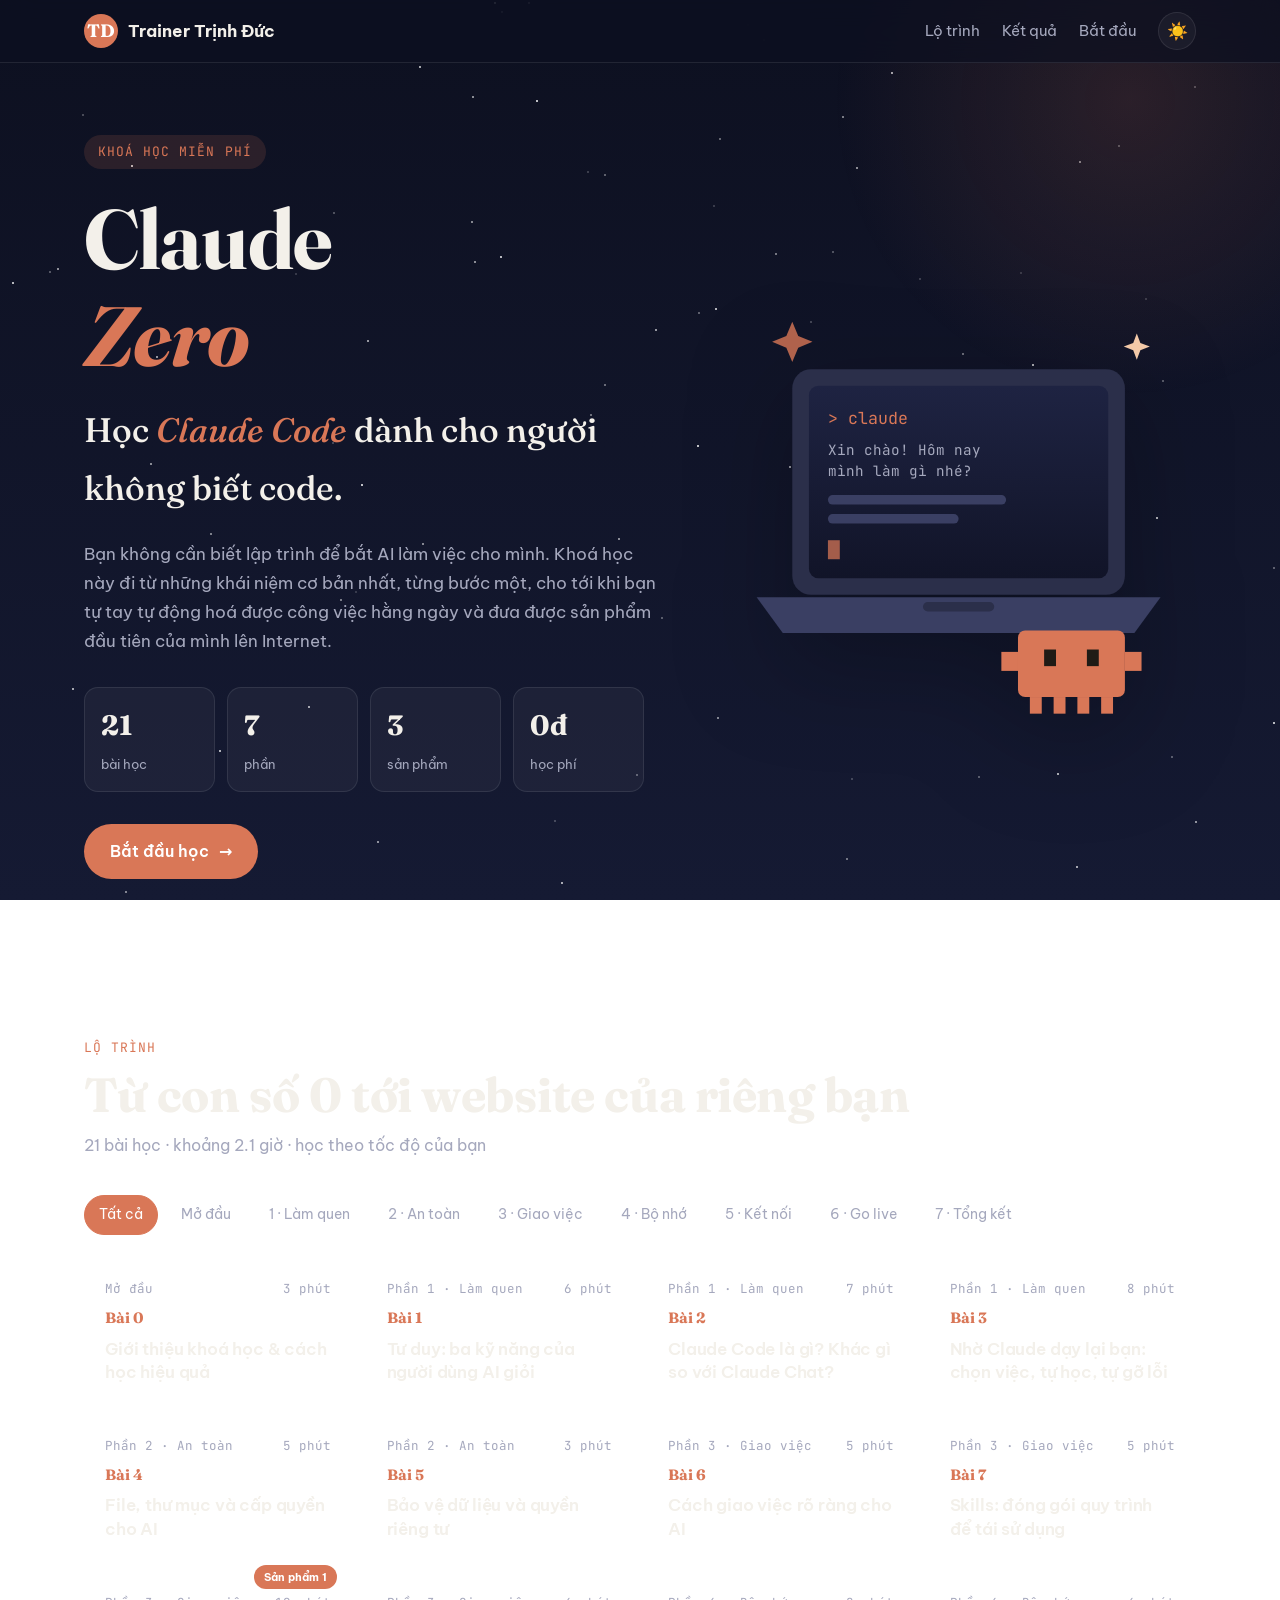
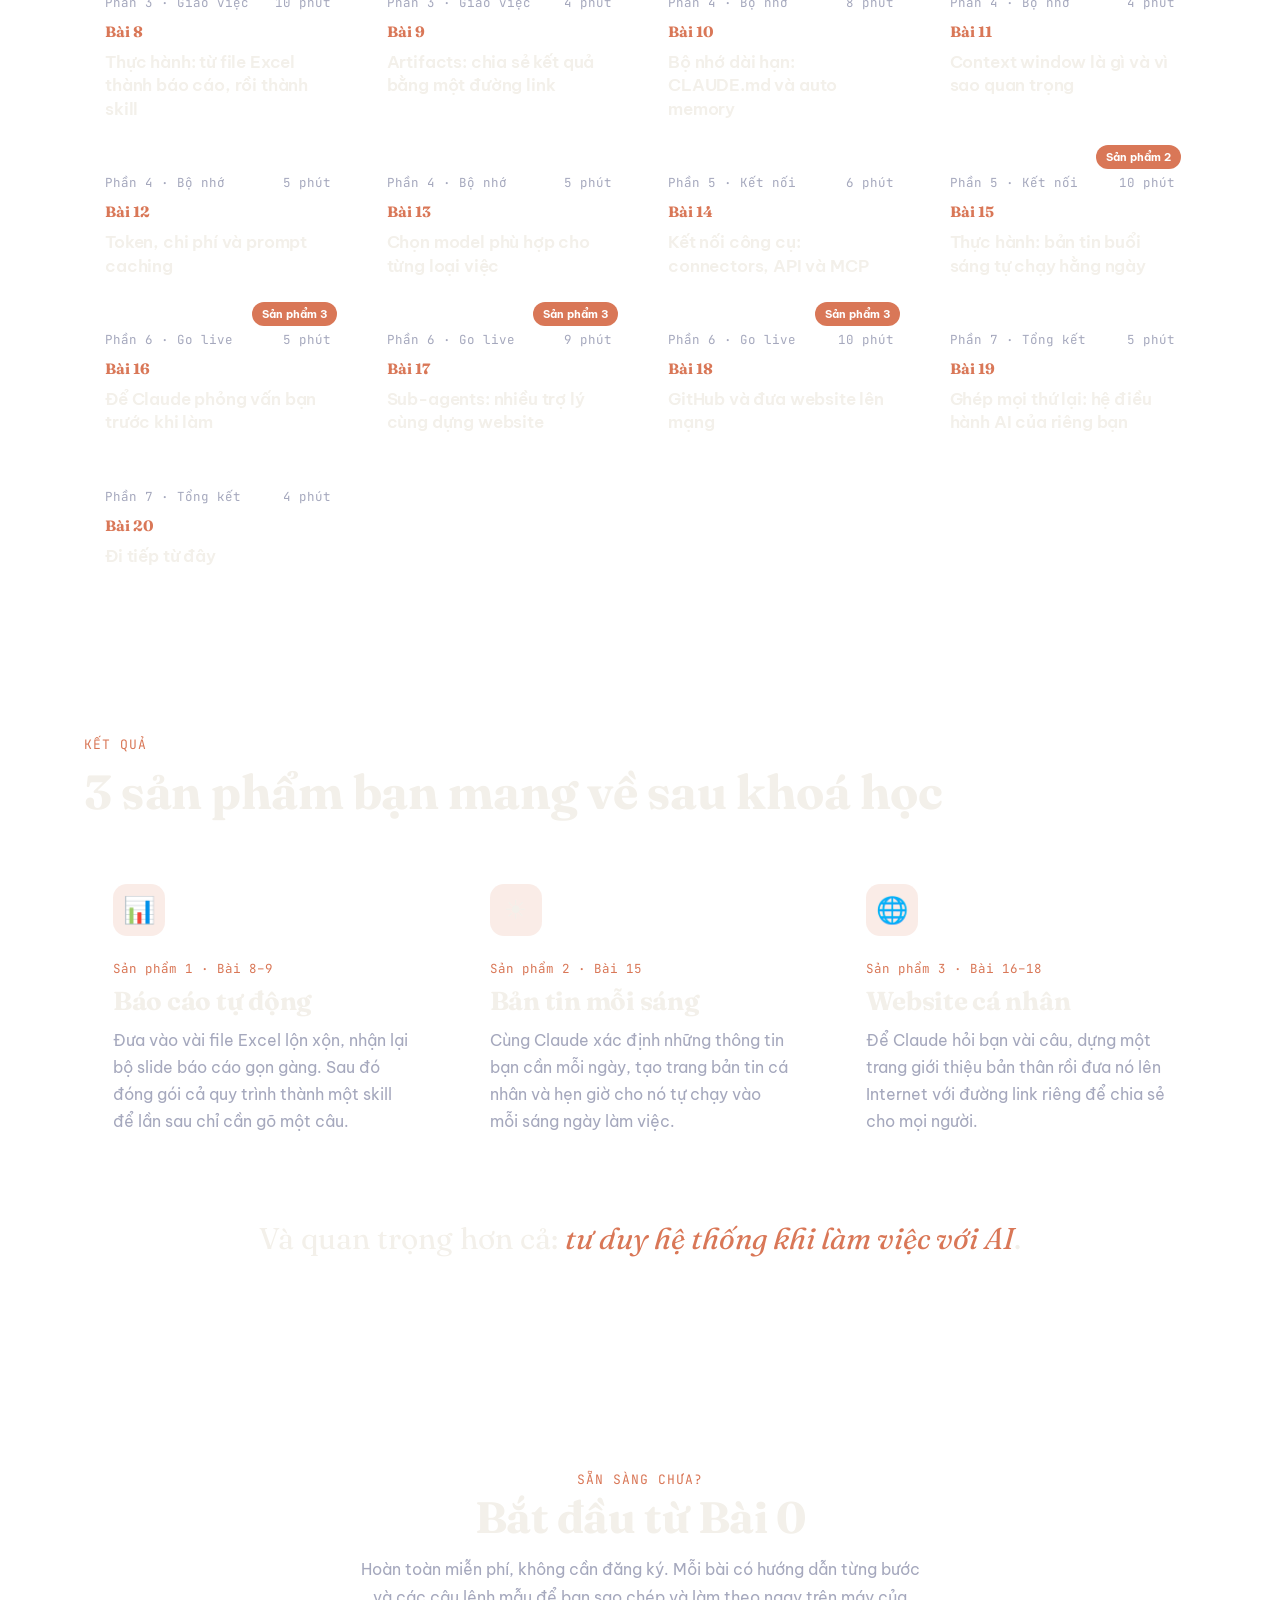
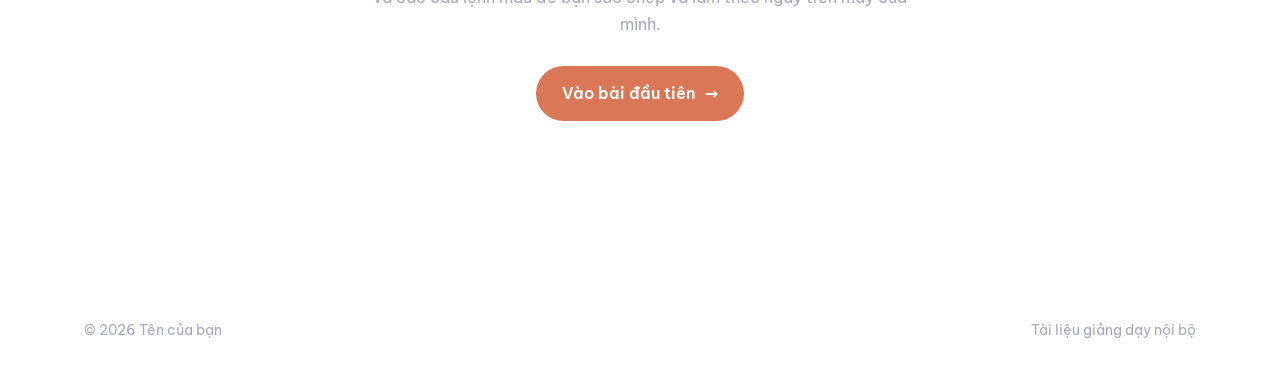
==== index.html @ a6e3b056 "Add files via upload" ====
<!DOCTYPE html>
<html lang="vi" data-theme="dark">
<head>
<meta charset="UTF-8" />
<meta name="viewport" content="width=device-width, initial-scale=1.0" />
<title>Claude Code cho người không biết code · Khoá học miễn phí</title>
<meta name="description" content="Khoá học Claude Code miễn phí dành cho người non-tech: 21 bài, 7 phần, 3 sản phẩm thực tế." />
<link rel="preconnect" href="https://fonts.googleapis.com" />
<link rel="preconnect" href="https://fonts.gstatic.com" crossorigin />
<link href="https://fonts.googleapis.com/css2?family=Fraunces:opsz,wght@9..144,500;9..144,700&family=Be+Vietnam+Pro:wght@400;500;600;700&family=JetBrains+Mono:wght@500&display=swap" rel="stylesheet" />
<link rel="stylesheet" href="style.css" />
</head>
<body>
  <div class="sky" id="sky"></div>
  <div class="glow"></div>

  <!-- ========== THANH ĐIỀU HƯỚNG (đổi tên thương hiệu ở đây) ========== -->
  <nav class="top">
    <div class="wrap">
      <a href="index.html" class="brand"><span class="brand-logo">TD</span><span>Trainer Trịnh Đức</span></a>
      <div class="nav-links">
        <a href="#lo-trinh" class="hide-sm">Lộ trình</a>
        <a href="#ket-qua" class="hide-sm">Kết quả</a>
        <a href="#bat-dau" class="hide-sm">Bắt đầu</a>
        <button class="toggle" id="toggle" title="Đổi giao diện sáng/tối">☀️</button>
      </div>
    </div>
  </nav>

  <main class="wrap">
    <!-- ========== HERO ========== -->
    <header class="hero">
      <div class="reveal">
        <span class="label">Khoá học miễn phí</span>
        <h1><span class="big">Claude</span><span class="big hl">Zero</span></h1>
        <p class="tagline">Học <span class="hl">Claude Code</span> dành cho người không biết code.</p>
        <p class="intro">
          Bạn không cần biết lập trình để bắt AI làm việc cho mình. Khoá học này đi từ những khái niệm
          cơ bản nhất, từng bước một, cho tới khi bạn tự tay tự động hoá được công việc hằng ngày
          và đưa được sản phẩm đầu tiên của mình lên Internet.
        </p>
        <div class="stats">
          <div class="stat"><b id="stat-lessons">21</b><small>bài học</small></div>
          <div class="stat"><b id="stat-parts">7</b><small>phần</small></div>
          <div class="stat"><b>3</b><small>sản phẩm</small></div>
          <div class="stat"><b>0đ</b><small>học phí</small></div>
        </div>
        <a href="lesson.html?b=0" class="btn" id="startBtn">Bắt đầu học <span class="arr">→</span></a>
        <p class="progress-line" id="progressLine"></p>
      </div>

      <!-- Hình minh hoạ tự vẽ (không dùng ảnh cá nhân) -->
      <div class="hero-art reveal" aria-hidden="true">
        <svg viewBox="0 0 400 380" xmlns="http://www.w3.org/2000/svg">
          <defs>
            <linearGradient id="scr" x1="0" y1="0" x2="0" y2="1">
              <stop offset="0" stop-color="#1e2342"/><stop offset="1" stop-color="#111428"/>
            </linearGradient>
          </defs>
          <rect x="60" y="70" width="280" height="190" rx="16" fill="#2b2f4a"/>
          <rect x="74" y="84" width="252" height="162" rx="8" fill="url(#scr)"/>
          <text x="90" y="116" font-family="JetBrains Mono, monospace" font-size="14" fill="#d97757">&gt; claude</text>
          <text x="90" y="142" font-family="JetBrains Mono, monospace" font-size="12" fill="#a5a8bd">Xin chào! Hôm nay</text>
          <text x="90" y="160" font-family="JetBrains Mono, monospace" font-size="12" fill="#a5a8bd">mình làm gì nhé?</text>
          <rect x="90" y="176" width="150" height="8" rx="4" fill="#3a3f63"/>
          <rect x="90" y="192" width="110" height="8" rx="4" fill="#3a3f63"/>
          <rect x="90" y="214" width="10" height="16" fill="#d97757"><animate attributeName="opacity" values="1;0;1" dur="1s" repeatCount="indefinite"/></rect>
          <path d="M30 262 h340 l-22 30 h-296 z" fill="#3a3f63"/>
          <rect x="170" y="266" width="60" height="8" rx="4" fill="#2b2f4a"/>
          <g transform="translate(250 270)">
            <rect x="0" y="20" width="90" height="56" rx="6" fill="#d97757"/>
            <rect x="-14" y="38" width="14" height="16" fill="#d97757"/>
            <rect x="90" y="38" width="14" height="16" fill="#d97757"/>
            <rect x="22" y="36" width="10" height="14" fill="#1f1b16"/>
            <rect x="58" y="36" width="10" height="14" fill="#1f1b16"/>
            <rect x="10" y="76" width="10" height="14" fill="#d97757"/>
            <rect x="30" y="76" width="10" height="14" fill="#d97757"/>
            <rect x="50" y="76" width="10" height="14" fill="#d97757"/>
            <rect x="70" y="76" width="10" height="14" fill="#d97757"/>
          </g>
          <path d="M60 30 l5 12 l12 5 l-12 5 l-5 12 l-5 -12 l-12 -5 l12 -5z" fill="#d97757" opacity=".8"/>
          <path d="M350 40 l3 8 l8 3 l-8 3 l-3 8 l-3 -8 l-8 -3 l8 -3z" fill="#f3c9a8"/>
        </svg>
      </div>
    </header>

    <!-- ========== LỘ TRÌNH ========== -->
    <section id="lo-trinh">
      <div class="sec-head reveal">
        <span class="eyebrow">Lộ trình</span>
        <h2>Từ con số 0 tới website của riêng bạn</h2>
        <p id="summary"></p>
      </div>
      <div class="filters" id="filters"></div>
      <div class="lessons" id="lessons"></div>
    </section>

    <!-- ========== KẾT QUẢ ========== -->
    <section id="ket-qua">
      <div class="sec-head reveal">
        <span class="eyebrow">Kết quả</span>
        <h2>3 sản phẩm bạn mang về sau khoá học</h2>
      </div>
      <div class="outcomes">
        <a class="outcome reveal" href="lesson.html?b=8">
          <div class="icon">📊</div>
          <small>Sản phẩm 1 · Bài 8–9</small>
          <h3>Báo cáo tự động</h3>
          <p>Đưa vào vài file Excel lộn xộn, nhận lại bộ slide báo cáo gọn gàng. Sau đó đóng gói cả quy trình thành một skill để lần sau chỉ cần gõ một câu.</p>
        </a>
        <a class="outcome reveal" href="lesson.html?b=15">
          <div class="icon">☀️</div>
          <small>Sản phẩm 2 · Bài 15</small>
          <h3>Bản tin mỗi sáng</h3>
          <p>Cùng Claude xác định những thông tin bạn cần mỗi ngày, tạo trang bản tin cá nhân và hẹn giờ cho nó tự chạy vào mỗi sáng ngày làm việc.</p>
        </a>
        <a class="outcome reveal" href="lesson.html?b=16">
          <div class="icon">🌐</div>
          <small>Sản phẩm 3 · Bài 16–18</small>
          <h3>Website cá nhân</h3>
          <p>Để Claude hỏi bạn vài câu, dựng một trang giới thiệu bản thân rồi đưa nó lên Internet với đường link riêng để chia sẻ cho mọi người.</p>
        </a>
      </div>
      <p class="bonus reveal">Và quan trọng hơn cả: <span class="hl">tư duy hệ thống khi làm việc với AI</span>.</p>
    </section>

    <!-- ========== CTA ========== -->
    <section id="bat-dau">
      <div class="cta reveal">
        <span class="eyebrow">Sẵn sàng chưa?</span>
        <h2>Bắt đầu từ Bài 0</h2>
        <p>Hoàn toàn miễn phí, không cần đăng ký. Mỗi bài có hướng dẫn từng bước và các câu lệnh mẫu để bạn sao chép và làm theo ngay trên máy của mình.</p>
        <a href="lesson.html?b=0" class="btn">Vào bài đầu tiên <span class="arr">→</span></a>
      </div>
    </section>
  </main>

  <footer>
    <div class="wrap">
      <span>© 2026 Tên của bạn</span>
      <span>Tài liệu giảng dạy nội bộ</span>
    </div>
  </footer>

<!-- Danh sách bài học nằm trong lessons-data.js -->
<script src="lessons-data.js"></script>
<script src="common.js"></script>
<script>
  const LESSONS = window.LESSONS;
  const partLabel = p => p === "Mở đầu" ? "Mở đầu" : "Phần " + p;
  const lessonsEl = document.getElementById("lessons");
  const filtersEl = document.getElementById("filters");
  const parts = ["Tất cả", ...new Set(LESSONS.map(l => l.part))];
  const totalMin = LESSONS.reduce((s, l) => s + l.min, 0);
  document.getElementById("summary").textContent =
    `${LESSONS.length} bài học · khoảng ${Math.round(totalMin / 6) / 10} giờ · học theo tốc độ của bạn`;
  document.getElementById("stat-lessons").textContent = LESSONS.length;
  document.getElementById("stat-parts").textContent = parts.length - 2; // bỏ "Tất cả" và "Mở đầu"

  // Tiến độ
  const done = Progress.all();
  if (done.length) {
    const nextIdx = LESSONS.findIndex((_, i) => !done.includes(i));
    document.getElementById("progressLine").innerHTML =
      `Bạn đã hoàn thành <b>${done.length}/${LESSONS.length}</b> bài.`;
    if (nextIdx >= 0) {
      const sb = document.getElementById("startBtn");
      sb.href = `lesson.html?b=${nextIdx}`;
      sb.innerHTML = `Học tiếp Bài ${nextIdx} <span class="arr">→</span>`;
    }
  }

  function render(filter = "Tất cả") {
    lessonsEl.innerHTML = LESSONS.map((l, i) => ({ ...l, i }))
      .filter(l => filter === "Tất cả" || l.part === filter)
      .map(l => `
        <a class="lesson ${done.includes(l.i) ? "done" : ""}" href="lesson.html?b=${l.i}">
          ${l.tag ? `<span class="badge">${l.tag}</span>` : ""}
          <div class="meta"><span>${partLabel(l.part)}</span><span>${done.includes(l.i) ? "✓ Đã học" : l.min + " phút"}</span></div>
          <span class="num">Bài ${l.i}</span>
          <h3>${l.title}</h3>
        </a>`).join("");
  }
  filtersEl.innerHTML = parts.map((p, i) =>
    `<button class="chip ${i === 0 ? "active" : ""}" data-p="${p}">${p}</button>`).join("");
  filtersEl.addEventListener("click", e => {
    if (!e.target.dataset.p) return;
    filtersEl.querySelectorAll(".chip").forEach(c => c.classList.toggle("active", c === e.target));
    render(e.target.dataset.p);
  });
  render();
  observeReveal();
</script>
</body>
</html>
---- style.css ----
/* ========== CHỈNH MÀU Ở ĐÂY ========== */
:root {
  --accent: #d97757;
  --accent-soft: rgba(217,119,87,.14);
  --radius: 18px;
  --font-display: "Fraunces", Georgia, serif;
  --font-body: "Be Vietnam Pro", system-ui, sans-serif;
  --font-mono: "JetBrains Mono", ui-monospace, monospace;
}
[data-theme="dark"] {
  --bg: #0d1020; --bg2: #151a33; --card: rgba(255,255,255,.045); --code: #0a0c18;
  --border: rgba(255,255,255,.09); --ink: #f3f0ea; --muted: #a5a8bd; --star: 1;
}
[data-theme="light"] {
  --bg: #faf6ef; --bg2: #f1e9dc; --card: rgba(255,255,255,.75); --code: #1f1b2e;
  --border: rgba(30,25,20,.1); --ink: #1f1b16; --muted: #6b6359; --star: 0;
}

* { box-sizing: border-box; margin: 0; padding: 0; }
html { scroll-behavior: smooth; }
body {
  font-family: var(--font-body); color: var(--ink); line-height: 1.7;
  background: linear-gradient(180deg, var(--bg) 0%, var(--bg2) 100%) fixed;
  min-height: 100vh; transition: background .4s, color .4s;
}
a { color: inherit; }
.wrap { max-width: 1160px; margin: 0 auto; padding: 0 24px; }

/* Bầu trời sao */
.sky { position: fixed; inset: 0; pointer-events: none; z-index: -1; opacity: var(--star); transition: opacity .5s; }
.sky span { position: absolute; width: 2px; height: 2px; border-radius: 50%; background: #fff; animation: twinkle 3s infinite ease-in-out; }
.glow { position: fixed; top: -200px; right: -150px; width: 600px; height: 600px; border-radius: 50%;
  background: radial-gradient(circle, var(--accent-soft), transparent 70%); z-index: -1; pointer-events: none; }
@keyframes twinkle { 50% { opacity: .2; } }

/* Nav */
nav.top { position: sticky; top: 0; z-index: 20; backdrop-filter: blur(14px); background: color-mix(in srgb, var(--bg) 72%, transparent); border-bottom: 1px solid var(--border); }
nav.top .wrap { display: flex; align-items: center; gap: 16px; padding-top: 12px; padding-bottom: 12px; }
.brand { display: flex; align-items: center; gap: 10px; font-weight: 700; text-decoration: none; font-size: 17px; }
.brand-logo { width: 34px; height: 34px; border-radius: 50%; display: grid; place-items: center; background: var(--accent); color: #fff; font-family: var(--font-display); font-size: 18px; }
.nav-links { margin-left: auto; display: flex; gap: 22px; align-items: center; }
.nav-links a { text-decoration: none; color: var(--muted); font-size: 15px; }
.nav-links a:hover { color: var(--ink); }
.toggle { border: 1px solid var(--border); background: var(--card); color: var(--ink); width: 38px; height: 38px; border-radius: 50%; cursor: pointer; font-size: 17px; }
@media (max-width: 760px) { .nav-links a.hide-sm { display: none; } }

/* Buttons */
.btn { display: inline-flex; align-items: center; gap: 10px; padding: 14px 26px; border-radius: 999px; font-weight: 600;
  text-decoration: none; background: var(--accent); color: #fff; transition: transform .2s, box-shadow .2s; border: 0; cursor: pointer; font: inherit; font-weight: 600; }
.btn:hover { transform: translateY(-2px); box-shadow: 0 10px 30px -8px var(--accent); }
.btn .arr { transition: transform .2s; }
.btn:hover .arr { transform: translateX(4px); }
.btn.ghost { background: var(--card); color: var(--ink); border: 1px solid var(--border); }

/* Hero */
.hero { display: grid; grid-template-columns: 1.1fr .9fr; gap: 56px; align-items: center; padding: 72px 0 64px; }
@media (max-width: 900px) { .hero { grid-template-columns: 1fr; padding-top: 40px; } .hero-art { order: -1; max-width: 280px; margin: 0 auto; } }
.label { display: inline-block; font-family: var(--font-mono); font-size: 13px; letter-spacing: .08em; text-transform: uppercase;
  color: var(--accent); background: var(--accent-soft); padding: 6px 14px; border-radius: 999px; margin-bottom: 22px; }
h1, h2, h3 { font-family: var(--font-display); font-weight: 700; line-height: 1.15; letter-spacing: -.01em; }
.hero h1 { font-size: clamp(44px, 7vw, 84px); }
.hero h1 .big { display: block; }
.tagline { font-family: var(--font-display); font-size: clamp(24px, 3.2vw, 34px); margin: 18px 0 22px; font-weight: 500; }
.hl { color: var(--accent); font-style: italic; }
.intro { color: var(--muted); font-size: 17px; max-width: 580px; }
.stats { display: grid; grid-template-columns: repeat(4, 1fr); gap: 12px; margin: 32px 0; max-width: 560px; }
.stat { background: var(--card); border: 1px solid var(--border); border-radius: 14px; padding: 14px 16px; }
.stat b { display: block; font-family: var(--font-display); font-size: 28px; }
.stat small { color: var(--muted); font-size: 13px; }
@media (max-width: 520px) { .stats { grid-template-columns: repeat(2, 1fr); } }
.hero-art svg { width: 100%; height: auto; filter: drop-shadow(0 30px 50px rgba(0,0,0,.25)); animation: float 5s ease-in-out infinite; }
@keyframes float { 50% { transform: translateY(-12px); } }
.progress-line { margin-top: 18px; color: var(--muted); font-size: 14px; }
.progress-line b { color: var(--accent); }

/* Sections */
section { padding: 72px 0; }
.sec-head { margin-bottom: 36px; }
.sec-head h2 { font-size: clamp(32px, 4.5vw, 48px); margin-top: 6px; }
.sec-head p { color: var(--muted); margin-top: 10px; }
.eyebrow { font-family: var(--font-mono); font-size: 13px; color: var(--accent); letter-spacing: .08em; text-transform: uppercase; }

/* Lộ trình */
.filters { display: flex; flex-wrap: wrap; gap: 8px; margin-bottom: 24px; }
.chip { border: 1px solid var(--border); background: var(--card); color: var(--muted); padding: 7px 14px; border-radius: 999px; cursor: pointer; font: inherit; font-size: 14px; }
.chip.active { background: var(--accent); color: #fff; border-color: var(--accent); }
.lessons { display: grid; grid-template-columns: repeat(auto-fill, minmax(260px, 1fr)); gap: 14px; }
.lesson { background: var(--card); border: 1px solid var(--border); border-radius: var(--radius); padding: 18px 20px;
  display: flex; flex-direction: column; gap: 6px; transition: transform .2s, border-color .2s; text-decoration: none; position: relative; }
.lesson:hover { transform: translateY(-3px); border-color: var(--accent); }
.lesson.done { border-color: color-mix(in srgb, var(--accent) 45%, transparent); }
.lesson .meta { display: flex; justify-content: space-between; font-size: 12.5px; color: var(--muted); font-family: var(--font-mono); }
.lesson .num { font-family: var(--font-display); font-size: 15px; color: var(--accent); font-weight: 700; }
.lesson h3 { font-family: var(--font-body); font-size: 16.5px; font-weight: 600; line-height: 1.4; }
.badge { position: absolute; top: -9px; right: 14px; background: var(--accent); color: #fff; font-size: 11px; font-weight: 700; padding: 3px 10px; border-radius: 999px; }

/* Kết quả */
.outcomes { display: grid; grid-template-columns: repeat(3, 1fr); gap: 18px; }
@media (max-width: 860px) { .outcomes { grid-template-columns: 1fr; } }
.outcome { background: var(--card); border: 1px solid var(--border); border-radius: var(--radius); padding: 28px; text-decoration: none; display: block; transition: border-color .2s; }
.outcome:hover { border-color: var(--accent); }
.outcome .icon { width: 52px; height: 52px; border-radius: 14px; display: grid; place-items: center; font-size: 26px; background: var(--accent-soft); margin-bottom: 18px; }
.outcome small { font-family: var(--font-mono); color: var(--accent); font-size: 12.5px; }
.outcome h3 { font-size: 26px; margin: 6px 0 10px; }
.outcome p { color: var(--muted); }
.bonus { text-align: center; font-family: var(--font-display); font-size: clamp(22px, 3vw, 30px); margin-top: 48px; }

/* CTA */
.cta { text-align: center; background: var(--card); border: 1px solid var(--border); border-radius: 28px; padding: 56px 24px; }
.cta h2 { font-size: clamp(30px, 4vw, 44px); }
.cta p { color: var(--muted); max-width: 560px; margin: 14px auto 28px; }

footer { border-top: 1px solid var(--border); padding: 28px 0; color: var(--muted); font-size: 14px; margin-top: 40px; }
footer .wrap { display: flex; justify-content: space-between; flex-wrap: wrap; gap: 10px; }

.reveal { opacity: 0; transform: translateY(18px); transition: opacity .7s, transform .7s; }
.reveal.in { opacity: 1; transform: none; }

/* ================= TRANG BÀI HỌC ================= */
.readbar { position: fixed; top: 0; left: 0; height: 3px; background: var(--accent); width: 0; z-index: 30; }
.layout { display: grid; grid-template-columns: 290px 1fr; gap: 48px; padding: 36px 0 60px; }
@media (max-width: 980px) { .layout { grid-template-columns: 1fr; } .sidebar { display: none; } .sidebar.open { display: block; } }
.sidebar { position: sticky; top: 84px; align-self: start; max-height: calc(100vh - 100px); overflow-y: auto; padding-right: 6px; }
.sidebar h4 { font-family: var(--font-mono); font-size: 12px; text-transform: uppercase; letter-spacing: .08em; color: var(--muted); margin: 18px 0 6px; }
.sidebar a { display: flex; gap: 10px; align-items: baseline; padding: 7px 10px; border-radius: 10px; font-size: 14px; text-decoration: none; color: var(--muted); line-height: 1.4; }
.sidebar a:hover { background: var(--card); color: var(--ink); }
.sidebar a.current { background: var(--accent-soft); color: var(--ink); font-weight: 600; }
.sidebar a .n { font-family: var(--font-mono); font-size: 12px; min-width: 22px; }
.sidebar a.done .n { color: var(--accent); }
.menu-btn { display: none; }
@media (max-width: 980px) { .menu-btn { display: inline-flex; } }

article { max-width: 760px; min-width: 0; }
.crumb { font-size: 14px; color: var(--muted); margin-bottom: 14px; }
.crumb a { text-decoration: none; }
.crumb a:hover { color: var(--accent); }
article h1 { font-size: clamp(32px, 5vw, 50px); margin: 8px 0 14px; }
.lead { font-size: 18.5px; color: var(--muted); }
.meta-row { display: flex; flex-wrap: wrap; gap: 10px; margin: 20px 0 30px; }
.pill { font-family: var(--font-mono); font-size: 12.5px; padding: 5px 12px; border-radius: 999px; background: var(--card); border: 1px solid var(--border); color: var(--muted); }
.pill.acc { background: var(--accent); color: #fff; border-color: var(--accent); }

.box { background: var(--card); border: 1px solid var(--border); border-radius: var(--radius); padding: 22px 26px; margin: 26px 0; }
.box h3 { font-size: 20px; margin-bottom: 10px; }
.box ul { padding-left: 20px; }
.box li { margin: 4px 0; }

article .body h2 { font-size: 28px; margin: 44px 0 14px; }
article .body p { margin: 14px 0; font-size: 16.5px; }
article .body ul { padding-left: 22px; margin: 14px 0; }
article .body li { margin: 6px 0; }
article code { font-family: var(--font-mono); font-size: .88em; background: var(--accent-soft); color: var(--ink); padding: 2px 7px; border-radius: 6px; }
article b { color: var(--ink); }

ol.steps { list-style: none; counter-reset: s; margin: 18px 0; }
ol.steps li { counter-increment: s; position: relative; padding: 4px 0 18px 50px; border-left: 2px dashed var(--border); margin-left: 16px; padding-left: 34px; }
ol.steps li:last-child { border-left-color: transparent; }
ol.steps li::before { content: counter(s); position: absolute; left: -17px; top: 0; width: 32px; height: 32px; border-radius: 50%;
  background: var(--accent); color: #fff; display: grid; place-items: center; font-weight: 700; font-size: 14px; }

.code { margin: 18px 0; border-radius: 14px; overflow: hidden; border: 1px solid var(--border); background: var(--code); }
.code-head { display: flex; justify-content: space-between; align-items: center; padding: 8px 14px; background: rgba(255,255,255,.05); font-family: var(--font-mono); font-size: 12px; color: #a5a8bd; }
.code-head .dots span { display: inline-block; width: 9px; height: 9px; border-radius: 50%; margin-right: 5px; background: #3a3f63; }
.code-head .dots span:first-child { background: var(--accent); }
.copy { background: transparent; border: 1px solid rgba(255,255,255,.15); color: #e7e4dc; border-radius: 8px; padding: 4px 10px; cursor: pointer; font: inherit; }
.copy:hover { border-color: var(--accent); }
.copy.ok { background: var(--accent); border-color: var(--accent); color: #fff; }
.code pre { padding: 16px 18px; overflow-x: auto; font-family: var(--font-mono); font-size: 13.5px; line-height: 1.65; color: #ece8df; white-space: pre-wrap; word-break: break-word; }
.code.prompt pre { font-family: var(--font-body); font-size: 15px; }

.callout { display: flex; gap: 14px; padding: 16px 20px; border-radius: 14px; margin: 20px 0; border: 1px solid var(--border); background: var(--card); }
.callout .ic { font-size: 20px; line-height: 1.5; }
.callout.tip { border-left: 4px solid #5fb88a; }
.callout.warn { border-left: 4px solid #e2b04a; }
.callout.note { border-left: 4px solid var(--accent); }
.callout p { margin: 0 !important; }

.exercise { background: linear-gradient(135deg, var(--accent-soft), transparent); border: 1px solid color-mix(in srgb, var(--accent) 40%, transparent); }
.done-row { display: flex; justify-content: center; margin: 36px 0 10px; }
.pager { display: grid; grid-template-columns: 1fr 1fr; gap: 14px; margin-top: 28px; }
.pager a { background: var(--card); border: 1px solid var(--border); border-radius: var(--radius); padding: 16px 20px; text-decoration: none; transition: border-color .2s; }
.pager a:hover { border-color: var(--accent); }
.pager small { color: var(--muted); font-size: 13px; display: block; }
.pager .next { text-align: right; grid-column: 2; }
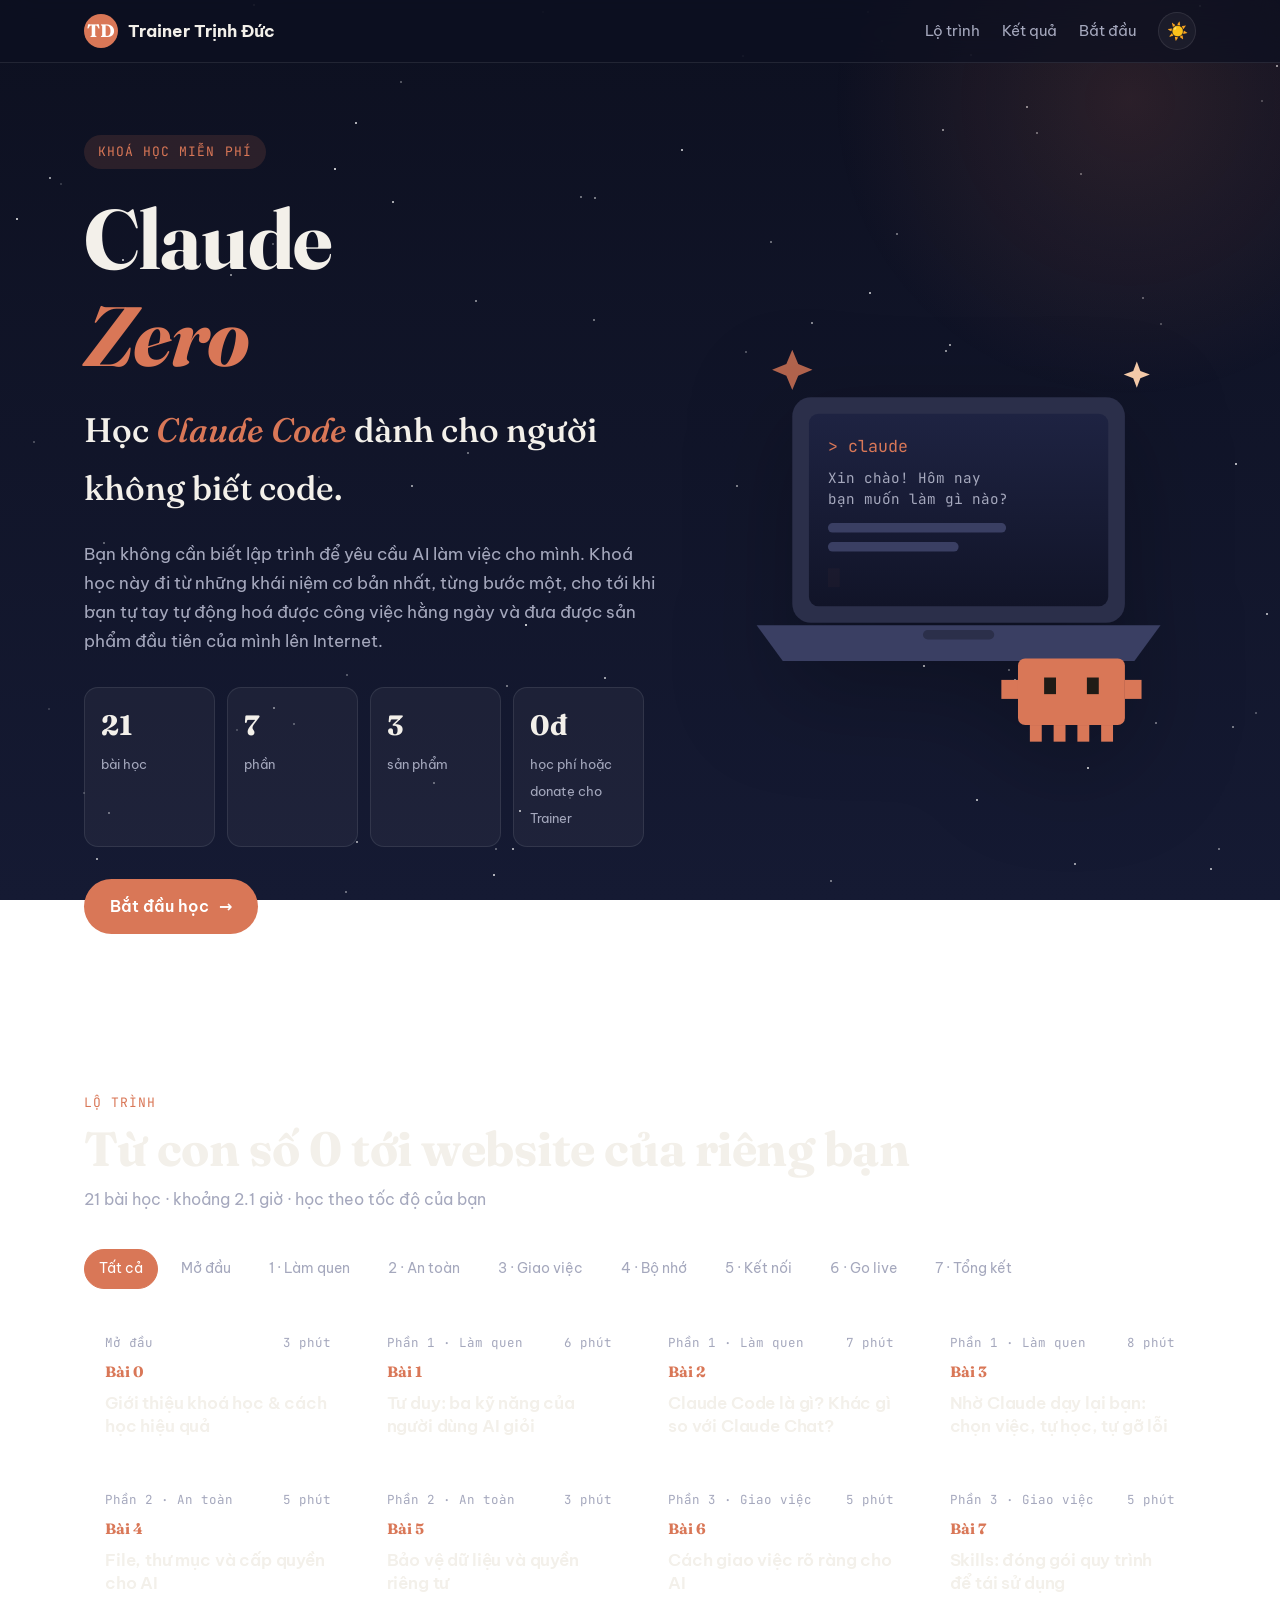
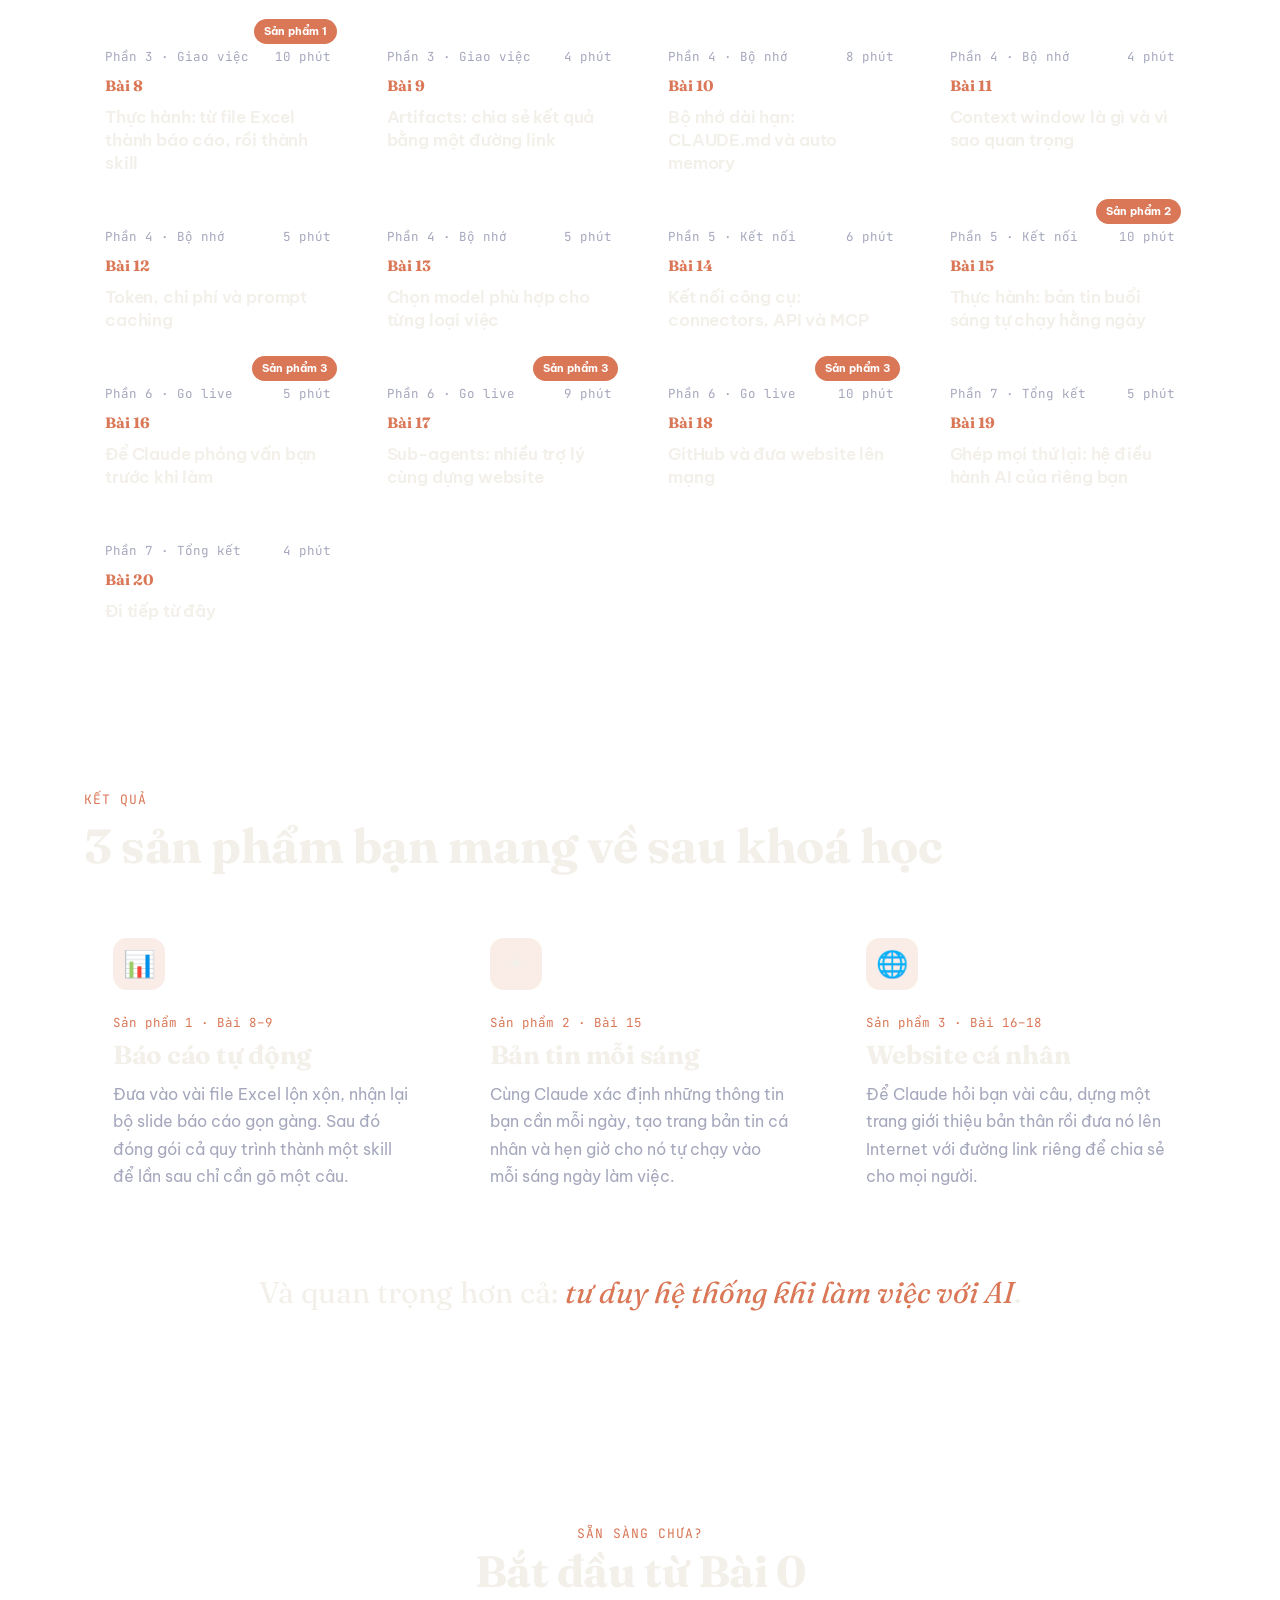
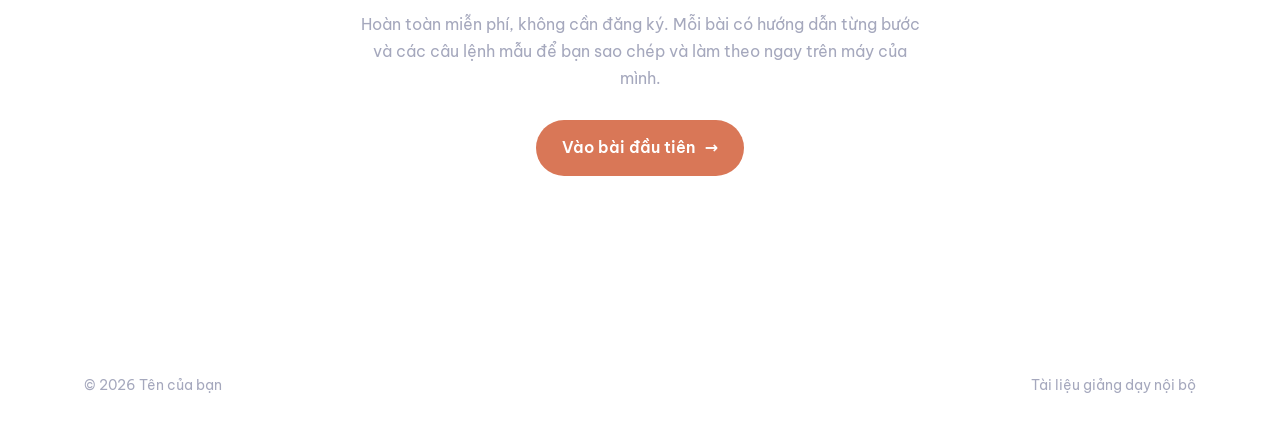
==== commit 82683b82: "Update text content in index ver 1.html" ====
--- a/index.html
+++ b/index.html
@@ -35,7 +35,7 @@
         <h1><span class="big">Claude</span><span class="big hl">Zero</span></h1>
         <p class="tagline">Học <span class="hl">Claude Code</span> dành cho người không biết code.</p>
         <p class="intro">
-          Bạn không cần biết lập trình để bắt AI làm việc cho mình. Khoá học này đi từ những khái niệm
+          Bạn không cần biết lập trình để yêu cầu AI làm việc cho mình. Khoá học này đi từ những khái niệm
           cơ bản nhất, từng bước một, cho tới khi bạn tự tay tự động hoá được công việc hằng ngày
           và đưa được sản phẩm đầu tiên của mình lên Internet.
         </p>
@@ -43,7 +43,7 @@
           <div class="stat"><b id="stat-lessons">21</b><small>bài học</small></div>
           <div class="stat"><b id="stat-parts">7</b><small>phần</small></div>
           <div class="stat"><b>3</b><small>sản phẩm</small></div>
-          <div class="stat"><b>0đ</b><small>học phí</small></div>
+          <div class="stat"><b>0đ</b><small>học phí hoặc donate cho Trainer</small></div>
         </div>
         <a href="lesson.html?b=0" class="btn" id="startBtn">Bắt đầu học <span class="arr">→</span></a>
         <p class="progress-line" id="progressLine"></p>
@@ -61,7 +61,7 @@
           <rect x="74" y="84" width="252" height="162" rx="8" fill="url(#scr)"/>
           <text x="90" y="116" font-family="JetBrains Mono, monospace" font-size="14" fill="#d97757">&gt; claude</text>
           <text x="90" y="142" font-family="JetBrains Mono, monospace" font-size="12" fill="#a5a8bd">Xin chào! Hôm nay</text>
-          <text x="90" y="160" font-family="JetBrains Mono, monospace" font-size="12" fill="#a5a8bd">mình làm gì nhé?</text>
+          <text x="90" y="160" font-family="JetBrains Mono, monospace" font-size="12" fill="#a5a8bd">bạn muốn làm gì nào?</text>
           <rect x="90" y="176" width="150" height="8" rx="4" fill="#3a3f63"/>
           <rect x="90" y="192" width="110" height="8" rx="4" fill="#3a3f63"/>
           <rect x="90" y="214" width="10" height="16" fill="#d97757"><animate attributeName="opacity" values="1;0;1" dur="1s" repeatCount="indefinite"/></rect>
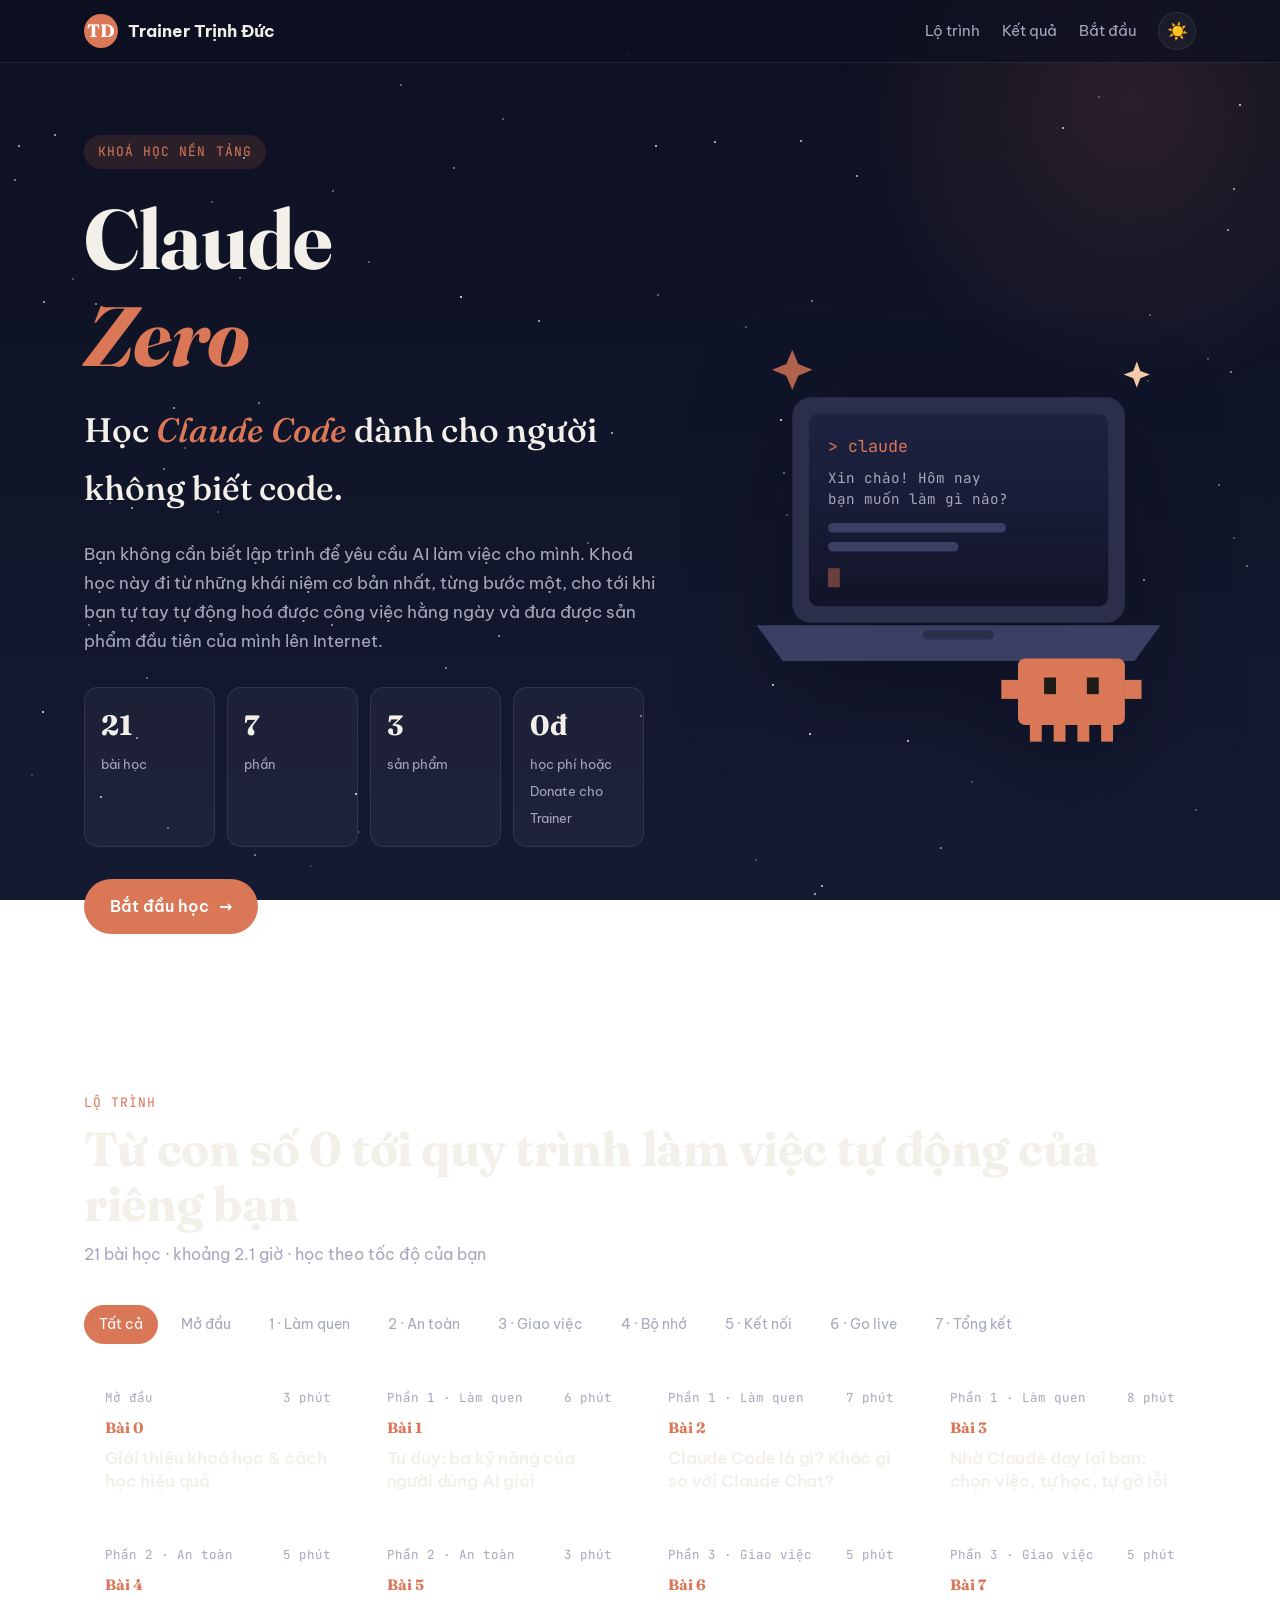
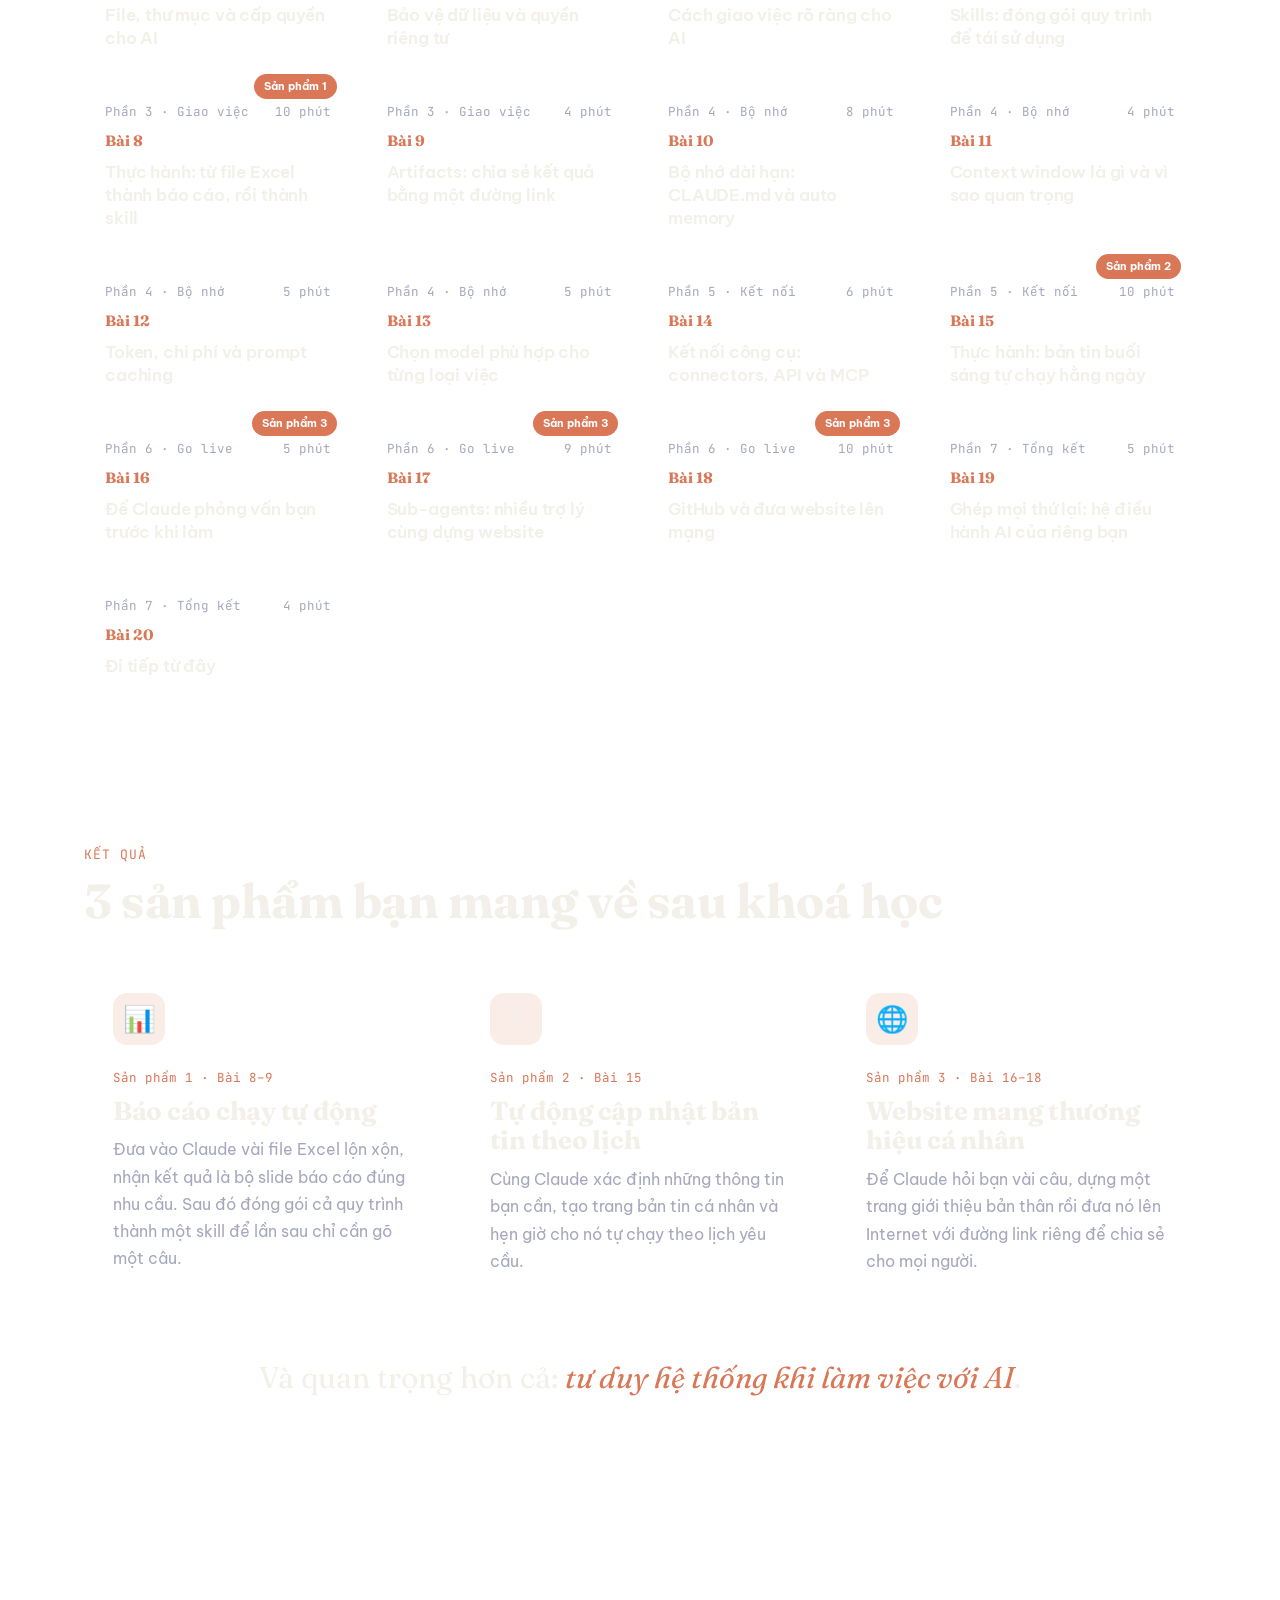
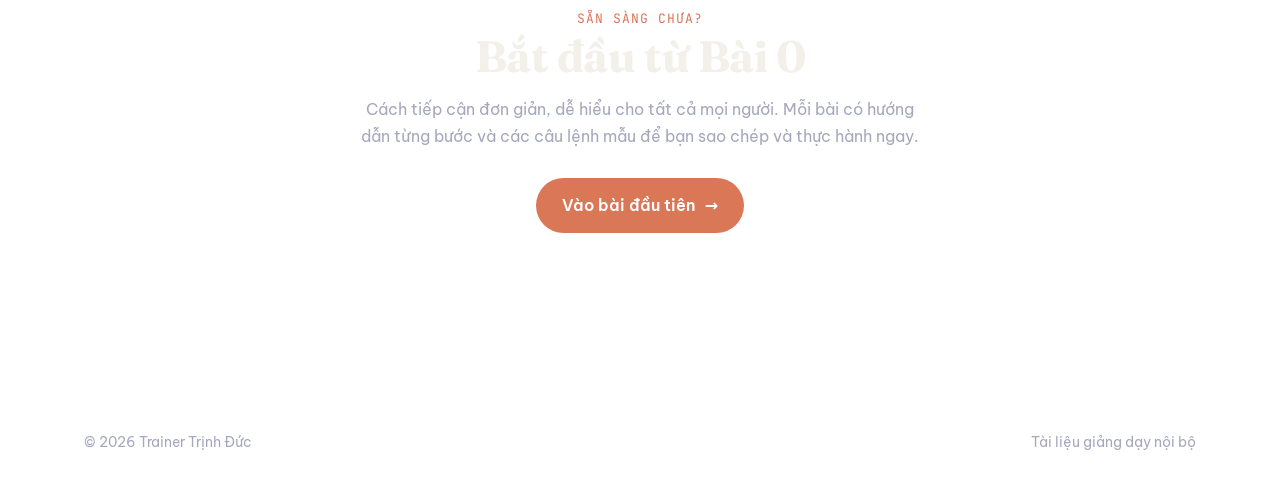
==== commit dab9ad7d: "Update course title and descriptions in index.html" ====
--- a/index.html
+++ b/index.html
@@ -3,8 +3,8 @@
 <head>
 <meta charset="UTF-8" />
 <meta name="viewport" content="width=device-width, initial-scale=1.0" />
-<title>Claude Code cho người không biết code · Khoá học miễn phí</title>
-<meta name="description" content="Khoá học Claude Code miễn phí dành cho người non-tech: 21 bài, 7 phần, 3 sản phẩm thực tế." />
+<title>Claude Code cho người không biết code · Khoá học nền tảng</title>
+<meta name="description" content="Khoá học Claude Code nền tảng dành cho người non-tech: 21 bài, 7 phần, 3 sản phẩm thực tế." />
 <link rel="preconnect" href="https://fonts.googleapis.com" />
 <link rel="preconnect" href="https://fonts.gstatic.com" crossorigin />
 <link href="https://fonts.googleapis.com/css2?family=Fraunces:opsz,wght@9..144,500;9..144,700&family=Be+Vietnam+Pro:wght@400;500;600;700&family=JetBrains+Mono:wght@500&display=swap" rel="stylesheet" />
@@ -31,7 +31,7 @@
     <!-- ========== HERO ========== -->
     <header class="hero">
       <div class="reveal">
-        <span class="label">Khoá học miễn phí</span>
+        <span class="label">Khoá học nền tảng</span>
         <h1><span class="big">Claude</span><span class="big hl">Zero</span></h1>
         <p class="tagline">Học <span class="hl">Claude Code</span> dành cho người không biết code.</p>
         <p class="intro">
@@ -43,7 +43,7 @@
           <div class="stat"><b id="stat-lessons">21</b><small>bài học</small></div>
           <div class="stat"><b id="stat-parts">7</b><small>phần</small></div>
           <div class="stat"><b>3</b><small>sản phẩm</small></div>
-          <div class="stat"><b>0đ</b><small>học phí hoặc donate cho Trainer</small></div>
+          <div class="stat"><b>0đ</b><small>học phí hoặc Donate cho Trainer</small></div>
         </div>
         <a href="lesson.html?b=0" class="btn" id="startBtn">Bắt đầu học <span class="arr">→</span></a>
         <p class="progress-line" id="progressLine"></p>
@@ -88,7 +88,7 @@
     <section id="lo-trinh">
       <div class="sec-head reveal">
         <span class="eyebrow">Lộ trình</span>
-        <h2>Từ con số 0 tới website của riêng bạn</h2>
+        <h2>Từ con số 0 tới quy trình làm việc tự động của riêng bạn</h2>
         <p id="summary"></p>
       </div>
       <div class="filters" id="filters"></div>
@@ -105,19 +105,19 @@
         <a class="outcome reveal" href="lesson.html?b=8">
           <div class="icon">📊</div>
           <small>Sản phẩm 1 · Bài 8–9</small>
-          <h3>Báo cáo tự động</h3>
-          <p>Đưa vào vài file Excel lộn xộn, nhận lại bộ slide báo cáo gọn gàng. Sau đó đóng gói cả quy trình thành một skill để lần sau chỉ cần gõ một câu.</p>
+          <h3>Báo cáo chạy tự động</h3>
+          <p>Đưa vào Claude vài file Excel lộn xộn, nhận kết quả là bộ slide báo cáo đúng nhu cầu. Sau đó đóng gói cả quy trình thành một skill để lần sau chỉ cần gõ một câu.</p>
         </a>
         <a class="outcome reveal" href="lesson.html?b=15">
           <div class="icon">☀️</div>
           <small>Sản phẩm 2 · Bài 15</small>
-          <h3>Bản tin mỗi sáng</h3>
-          <p>Cùng Claude xác định những thông tin bạn cần mỗi ngày, tạo trang bản tin cá nhân và hẹn giờ cho nó tự chạy vào mỗi sáng ngày làm việc.</p>
+          <h3>Tự động cập nhật bản tin theo lịch</h3>
+          <p>Cùng Claude xác định những thông tin bạn cần, tạo trang bản tin cá nhân và hẹn giờ cho nó tự chạy theo lịch yêu cầu.</p>
         </a>
         <a class="outcome reveal" href="lesson.html?b=16">
           <div class="icon">🌐</div>
           <small>Sản phẩm 3 · Bài 16–18</small>
-          <h3>Website cá nhân</h3>
+          <h3>Website mang thương hiệu cá nhân</h3>
           <p>Để Claude hỏi bạn vài câu, dựng một trang giới thiệu bản thân rồi đưa nó lên Internet với đường link riêng để chia sẻ cho mọi người.</p>
         </a>
       </div>
@@ -129,7 +129,7 @@
       <div class="cta reveal">
         <span class="eyebrow">Sẵn sàng chưa?</span>
         <h2>Bắt đầu từ Bài 0</h2>
-        <p>Hoàn toàn miễn phí, không cần đăng ký. Mỗi bài có hướng dẫn từng bước và các câu lệnh mẫu để bạn sao chép và làm theo ngay trên máy của mình.</p>
+        <p>Cách tiếp cận đơn giản, dễ hiểu cho tất cả mọi người. Mỗi bài có hướng dẫn từng bước và các câu lệnh mẫu để bạn sao chép và thực hành ngay.</p>
         <a href="lesson.html?b=0" class="btn">Vào bài đầu tiên <span class="arr">→</span></a>
       </div>
     </section>
@@ -137,7 +137,7 @@
 
   <footer>
     <div class="wrap">
-      <span>© 2026 Tên của bạn</span>
+      <span>© 2026 Trainer Trịnh Đức</span>
       <span>Tài liệu giảng dạy nội bộ</span>
     </div>
   </footer>
